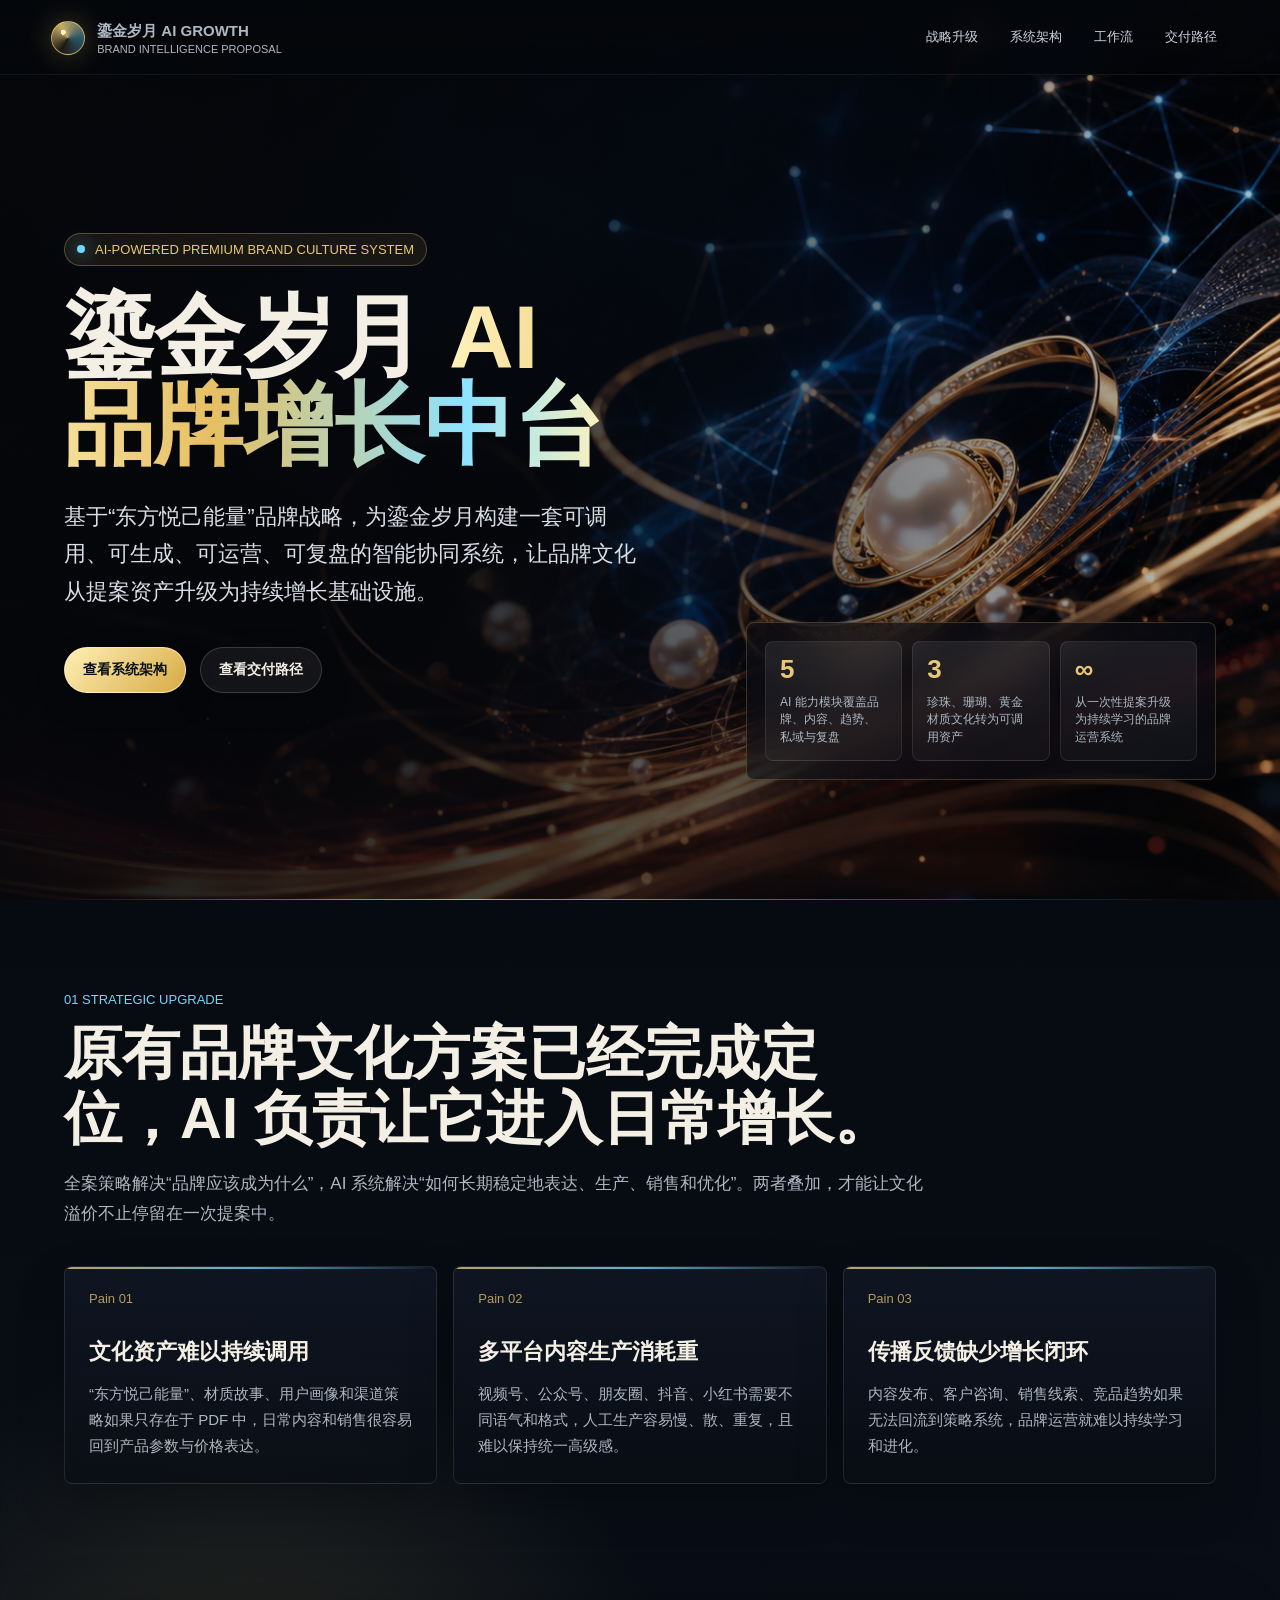
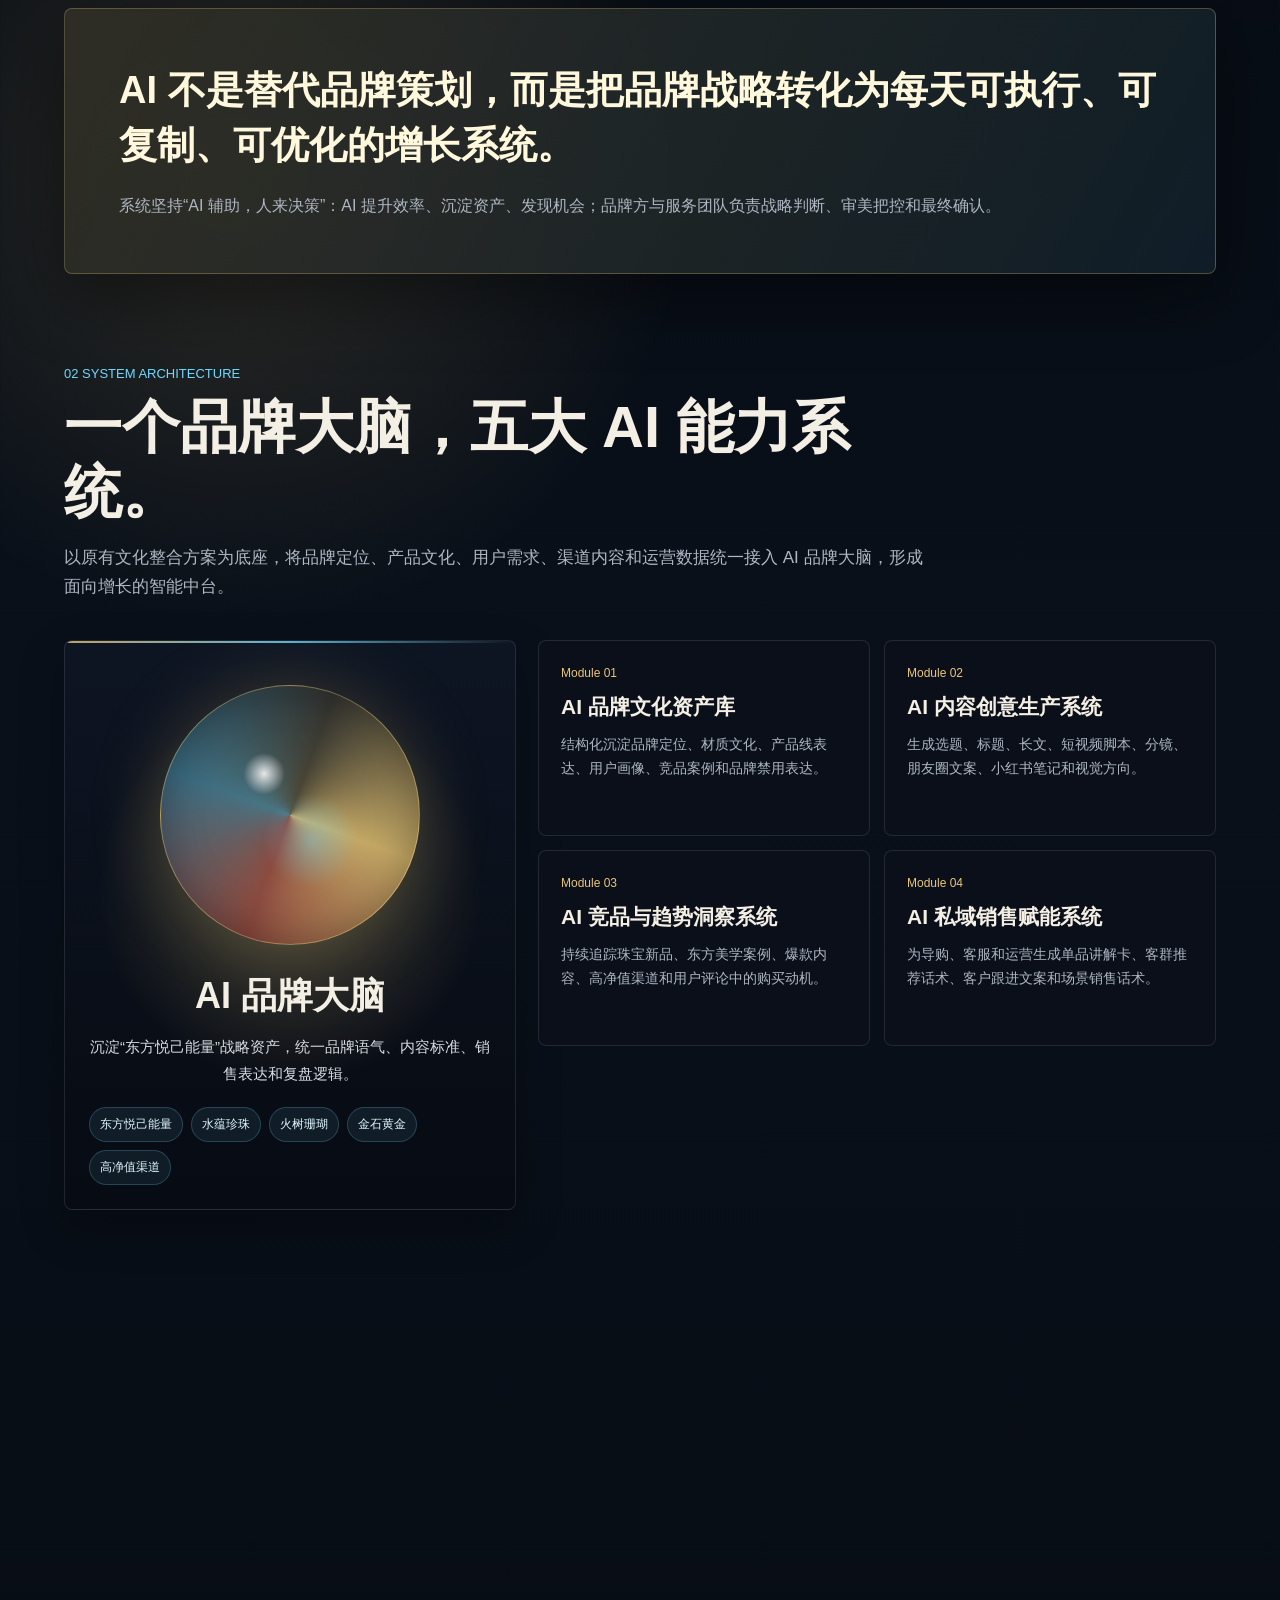
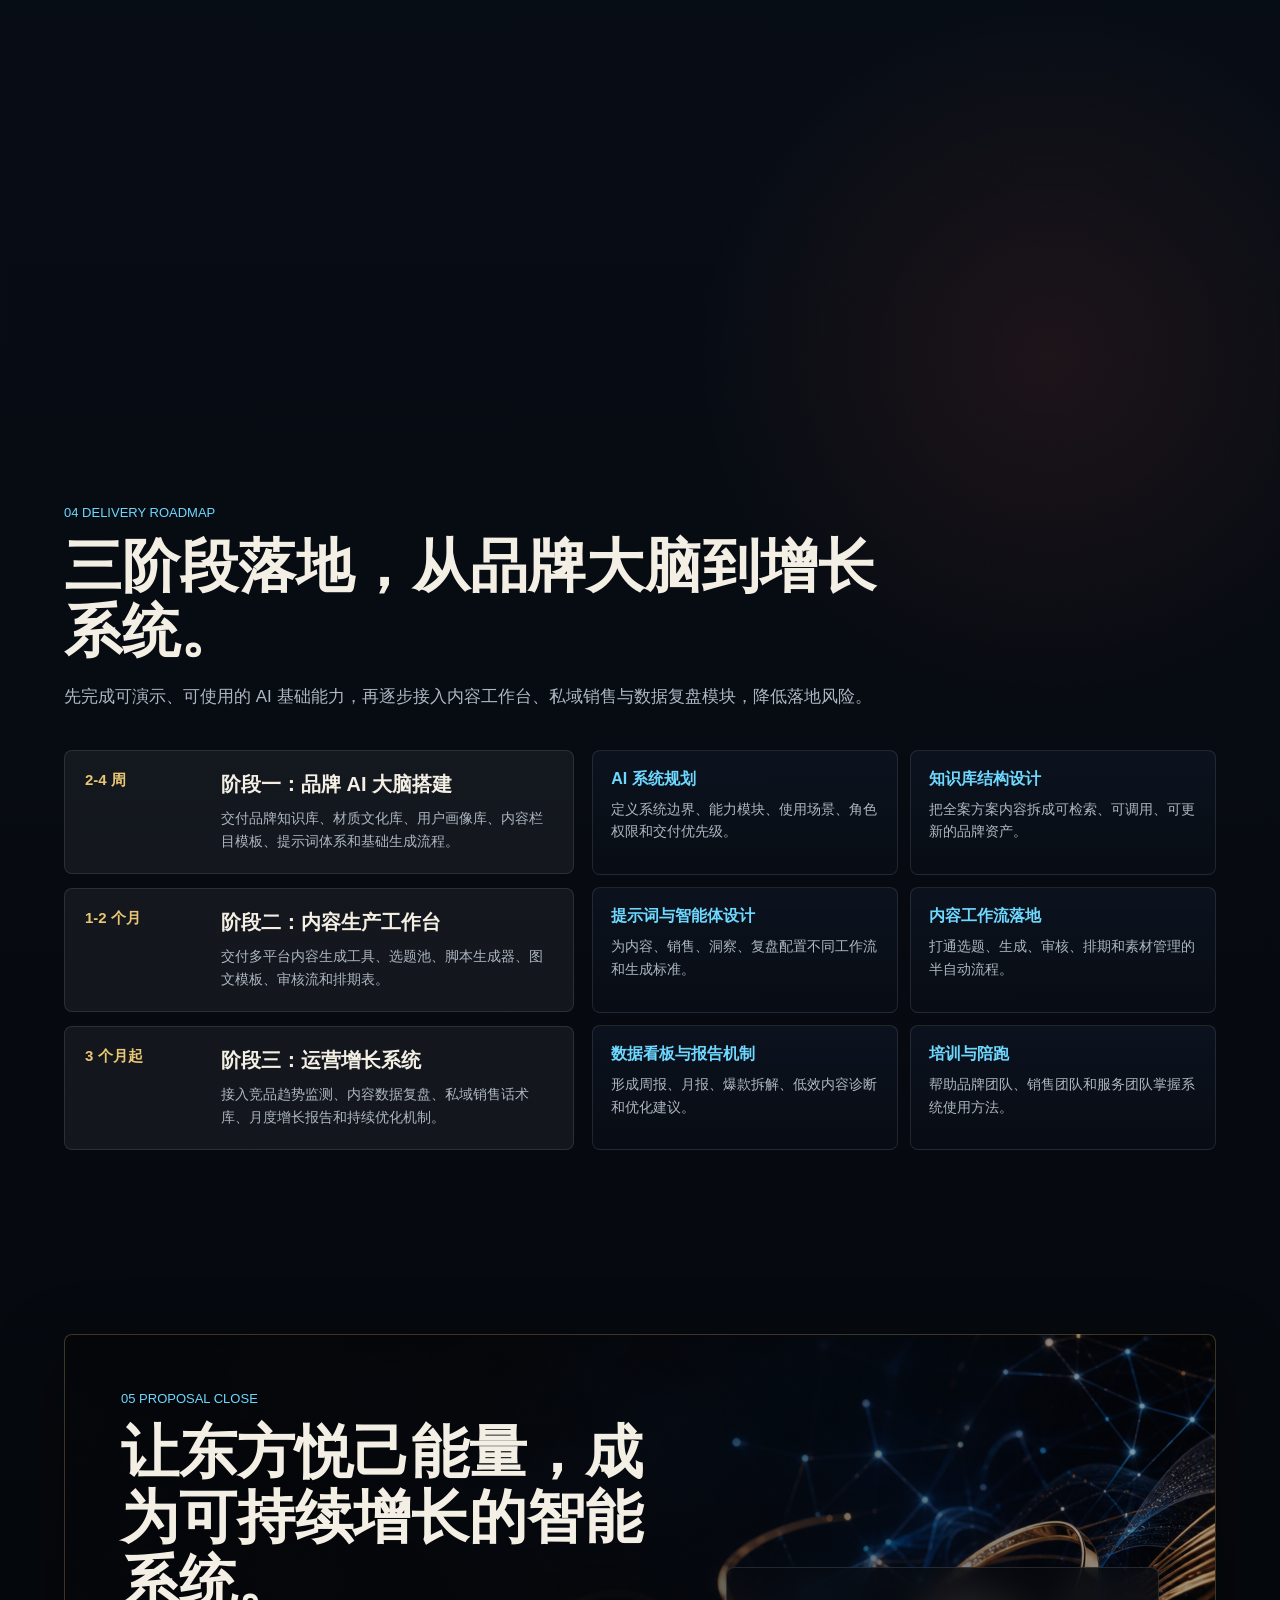
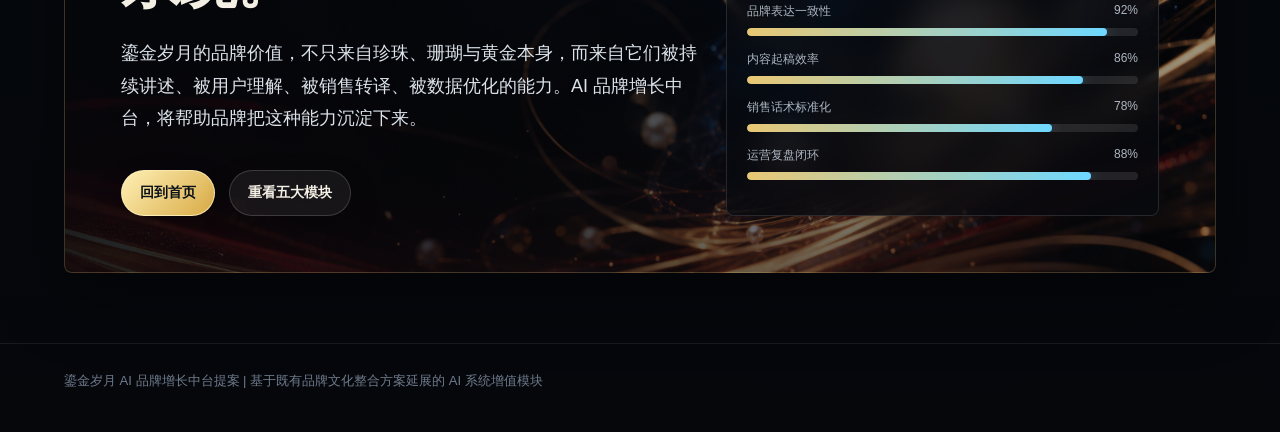
==== ljsy/index.html @ de3b338b "Add LJSY AI proposal page" ====
<!doctype html>
<html lang="zh-CN">
<head>
  <meta charset="utf-8">
  <meta name="viewport" content="width=device-width, initial-scale=1">
  <title>鎏金岁月 AI 品牌增长中台提案</title>
  <style>
    :root {
      --bg: #05070b;
      --panel: rgba(13, 18, 28, .76);
      --panel-strong: rgba(18, 25, 38, .9);
      --line: rgba(197, 168, 99, .28);
      --gold: #e9c774;
      --gold-2: #b98f3f;
      --cyan: #6ed8ff;
      --red: #e05d50;
      --text: #f4efe4;
      --muted: #aeb7c2;
      --dark-muted: #6f7b8c;
      --radius: 8px;
      --shadow: 0 22px 70px rgba(0, 0, 0, .46);
    }

    * { box-sizing: border-box; }

    html {
      scroll-behavior: smooth;
      background: var(--bg);
    }

    body {
      margin: 0;
      color: var(--text);
      font-family: Inter, "PingFang SC", "Microsoft YaHei", Arial, sans-serif;
      letter-spacing: 0;
      background:
        radial-gradient(circle at 74% 8%, rgba(110, 216, 255, .18), transparent 30rem),
        radial-gradient(circle at 19% 34%, rgba(233, 199, 116, .16), transparent 28rem),
        radial-gradient(circle at 82% 68%, rgba(224, 93, 80, .1), transparent 22rem),
        linear-gradient(180deg, #05070b 0%, #09101a 44%, #05070b 100%);
      overflow-x: hidden;
    }

    a { color: inherit; text-decoration: none; }

    .noise {
      position: fixed;
      inset: 0;
      pointer-events: none;
      opacity: .18;
      z-index: 2;
      background-image:
        linear-gradient(rgba(255,255,255,.03) 1px, transparent 1px),
        linear-gradient(90deg, rgba(255,255,255,.03) 1px, transparent 1px);
      background-size: 48px 48px;
      mask-image: linear-gradient(to bottom, #000 0%, transparent 82%);
    }

    canvas#field {
      position: fixed;
      inset: 0;
      width: 100%;
      height: 100%;
      pointer-events: none;
      z-index: 1;
      opacity: .75;
    }

    .shell {
      position: relative;
      z-index: 3;
    }

    .nav {
      position: fixed;
      top: 0;
      left: 0;
      right: 0;
      z-index: 10;
      display: flex;
      align-items: center;
      justify-content: space-between;
      padding: 18px clamp(18px, 4vw, 64px);
      background: linear-gradient(180deg, rgba(5, 7, 11, .84), rgba(5, 7, 11, .24));
      backdrop-filter: blur(16px);
      border-bottom: 1px solid rgba(255, 255, 255, .06);
    }

    .brand-lockup {
      display: flex;
      align-items: center;
      gap: 12px;
      min-width: 0;
    }

    .mark {
      width: 34px;
      height: 34px;
      border: 1px solid rgba(233, 199, 116, .72);
      border-radius: 50%;
      background:
        radial-gradient(circle at 35% 32%, #fff4c7 0 8%, transparent 9%),
        conic-gradient(from 210deg, rgba(233,199,116,.1), rgba(233,199,116,.86), rgba(110,216,255,.38), rgba(233,199,116,.1));
      box-shadow: 0 0 28px rgba(233, 199, 116, .28);
      flex: 0 0 auto;
    }

    .brand-lockup strong {
      display: block;
      font-size: 15px;
      font-weight: 650;
      white-space: nowrap;
    }

    .brand-lockup span {
      display: block;
      margin-top: 2px;
      color: var(--muted);
      font-size: 11px;
      text-transform: uppercase;
    }

    .nav-links {
      display: flex;
      align-items: center;
      gap: 8px;
    }

    .nav-links a {
      padding: 9px 11px;
      color: #cdd4de;
      font-size: 13px;
      border: 1px solid transparent;
      border-radius: 999px;
    }

    .nav-links a:hover {
      color: var(--text);
      border-color: rgba(233, 199, 116, .3);
      background: rgba(255, 255, 255, .05);
    }

    section {
      padding: 92px clamp(18px, 5vw, 84px);
    }

    .hero {
      min-height: 100svh;
      display: grid;
      grid-template-columns: minmax(0, 1fr) minmax(360px, .9fr);
      align-items: center;
      gap: clamp(30px, 5vw, 72px);
      padding-top: 118px;
      position: relative;
      overflow: hidden;
    }

    .hero::before {
      content: "";
      position: absolute;
      inset: 0;
      background:
        linear-gradient(90deg, rgba(5,7,11,.94) 0%, rgba(5,7,11,.72) 46%, rgba(5,7,11,.2) 100%),
        url("assets/hero-ai-jewelry.png") center right / cover no-repeat;
      z-index: -2;
    }

    .hero::after {
      content: "";
      position: absolute;
      left: clamp(18px, 5vw, 84px);
      right: clamp(18px, 5vw, 84px);
      bottom: 0;
      height: 1px;
      background: linear-gradient(90deg, transparent, rgba(233, 199, 116, .8), rgba(110, 216, 255, .4), transparent);
    }

    .eyebrow {
      display: inline-flex;
      align-items: center;
      gap: 10px;
      color: var(--gold);
      font-size: 13px;
      text-transform: uppercase;
      letter-spacing: 0;
      padding: 8px 12px;
      border: 1px solid rgba(233, 199, 116, .3);
      background: rgba(233, 199, 116, .08);
      border-radius: 999px;
    }

    .pulse {
      width: 8px;
      height: 8px;
      border-radius: 50%;
      background: var(--cyan);
      box-shadow: 0 0 18px var(--cyan);
      animation: pulse 1.8s ease-in-out infinite;
    }

    @keyframes pulse {
      0%, 100% { transform: scale(.8); opacity: .6; }
      50% { transform: scale(1.3); opacity: 1; }
    }

    h1, h2, h3, p { margin: 0; }

    h1 {
      max-width: 880px;
      margin-top: 28px;
      font-size: clamp(42px, 7vw, 92px);
      line-height: .98;
      font-weight: 760;
    }

    .gold-text {
      color: transparent;
      background: linear-gradient(92deg, #fff2bd, #e6bf62 38%, #8fe2ff 78%, #fff2bd);
      -webkit-background-clip: text;
      background-clip: text;
    }

    .hero-lede {
      max-width: 720px;
      margin-top: 28px;
      color: #d8dee6;
      font-size: clamp(17px, 2vw, 22px);
      line-height: 1.72;
    }

    .hero-actions {
      display: flex;
      flex-wrap: wrap;
      gap: 14px;
      margin-top: 36px;
    }

    .btn {
      display: inline-flex;
      align-items: center;
      justify-content: center;
      min-height: 46px;
      padding: 0 18px;
      border-radius: 999px;
      font-size: 14px;
      font-weight: 650;
      border: 1px solid rgba(255,255,255,.16);
      background: rgba(255,255,255,.06);
      color: var(--text);
      box-shadow: 0 12px 28px rgba(0,0,0,.25);
    }

    .btn.primary {
      color: #081018;
      background: linear-gradient(135deg, #fff0b5, #d8aa45);
      border-color: rgba(255, 242, 189, .8);
    }

    .signal-panel {
      align-self: end;
      justify-self: end;
      width: min(100%, 470px);
      margin-bottom: 28px;
      padding: 18px;
      background: rgba(8, 12, 19, .66);
      border: 1px solid rgba(233, 199, 116, .22);
      border-radius: var(--radius);
      backdrop-filter: blur(18px);
      box-shadow: var(--shadow);
    }

    .signal-grid {
      display: grid;
      grid-template-columns: repeat(3, 1fr);
      gap: 10px;
    }

    .metric {
      min-height: 112px;
      padding: 14px;
      border-radius: var(--radius);
      background: linear-gradient(180deg, rgba(255,255,255,.08), rgba(255,255,255,.03));
      border: 1px solid rgba(255,255,255,.09);
    }

    .metric b {
      display: block;
      color: var(--gold);
      font-size: 26px;
      line-height: 1;
    }

    .metric span {
      display: block;
      margin-top: 12px;
      color: var(--muted);
      font-size: 12px;
      line-height: 1.45;
    }

    .section-head {
      max-width: 860px;
      margin-bottom: 38px;
    }

    .section-kicker {
      color: var(--cyan);
      font-size: 13px;
      margin-bottom: 14px;
      text-transform: uppercase;
    }

    h2 {
      font-size: clamp(30px, 4.6vw, 58px);
      line-height: 1.12;
      font-weight: 730;
    }

    .section-head p {
      margin-top: 18px;
      color: var(--muted);
      font-size: 17px;
      line-height: 1.75;
    }

    .problem-grid {
      display: grid;
      grid-template-columns: repeat(3, 1fr);
      gap: 16px;
    }

    .card {
      position: relative;
      padding: 24px;
      border: 1px solid rgba(255,255,255,.1);
      border-radius: var(--radius);
      background: linear-gradient(180deg, rgba(18,25,38,.78), rgba(9,13,20,.72));
      box-shadow: 0 18px 44px rgba(0,0,0,.25);
      overflow: hidden;
    }

    .card::before {
      content: "";
      position: absolute;
      inset: 0 0 auto;
      height: 2px;
      background: linear-gradient(90deg, var(--gold), var(--cyan), transparent);
      opacity: .8;
    }

    .card-number {
      color: rgba(233, 199, 116, .76);
      font-size: 13px;
      margin-bottom: 32px;
    }

    .card h3 {
      font-size: 22px;
      font-weight: 700;
      line-height: 1.28;
    }

    .card p {
      margin-top: 14px;
      color: var(--muted);
      font-size: 15px;
      line-height: 1.75;
    }

    .architecture {
      display: grid;
      grid-template-columns: minmax(260px, .8fr) minmax(0, 1.2fr);
      gap: 22px;
      align-items: stretch;
    }

    .core {
      min-height: 420px;
      display: flex;
      flex-direction: column;
      justify-content: space-between;
      background:
        radial-gradient(circle at 50% 44%, rgba(233,199,116,.28), transparent 12rem),
        linear-gradient(180deg, rgba(14,22,36,.88), rgba(8,11,18,.9));
    }

    .orb {
      width: min(260px, 70vw);
      aspect-ratio: 1;
      margin: 20px auto 28px;
      border-radius: 50%;
      border: 1px solid rgba(233, 199, 116, .38);
      background:
        radial-gradient(circle at 40% 34%, rgba(255,255,255,.86), transparent 9%),
        radial-gradient(circle at 58% 60%, rgba(110,216,255,.36), transparent 22%),
        conic-gradient(from 20deg, rgba(233,199,116,.18), rgba(233,199,116,.8), rgba(224,93,80,.48), rgba(110,216,255,.42), rgba(233,199,116,.18));
      box-shadow: 0 0 72px rgba(233, 199, 116, .22), inset 0 0 40px rgba(0,0,0,.28);
      animation: rotateGlow 14s linear infinite;
    }

    @keyframes rotateGlow {
      to { transform: rotate(360deg); }
    }

    .core h3 {
      font-size: clamp(24px, 3vw, 36px);
      text-align: center;
    }

    .core p {
      text-align: center;
      color: #d7dde4;
      line-height: 1.8;
      margin-top: 14px;
    }

    .module-grid {
      display: grid;
      grid-template-columns: repeat(2, 1fr);
      gap: 14px;
    }

    .module {
      padding: 22px;
      min-height: 196px;
      border-radius: var(--radius);
      border: 1px solid rgba(255,255,255,.1);
      background: rgba(11, 17, 28, .82);
      transition: transform .25s ease, border-color .25s ease, background .25s ease;
    }

    .module:hover {
      transform: translateY(-4px);
      border-color: rgba(233,199,116,.46);
      background: rgba(15, 23, 38, .92);
    }

    .module small {
      color: var(--gold);
      font-size: 12px;
    }

    .module h3 {
      margin-top: 12px;
      font-size: 21px;
    }

    .module p {
      margin-top: 12px;
      color: var(--muted);
      font-size: 14px;
      line-height: 1.7;
    }

    .wide-module {
      grid-column: 1 / -1;
      min-height: 150px;
      display: grid;
      grid-template-columns: .72fr 1fr;
      gap: 18px;
      align-items: center;
    }

    .pill-row {
      display: flex;
      flex-wrap: wrap;
      gap: 8px;
    }

    .pill {
      padding: 8px 10px;
      border: 1px solid rgba(110,216,255,.22);
      background: rgba(110,216,255,.08);
      color: #dff6ff;
      border-radius: 999px;
      font-size: 12px;
      white-space: nowrap;
    }

    .capability-strip {
      display: grid;
      grid-template-columns: repeat(5, minmax(150px, 1fr));
      gap: 12px;
      margin-top: 20px;
    }

    .cap {
      padding: 18px;
      border-radius: var(--radius);
      background: rgba(255,255,255,.055);
      border: 1px solid rgba(255,255,255,.1);
    }

    .cap b {
      display: block;
      color: #fff7d7;
      font-size: 16px;
      margin-bottom: 10px;
    }

    .cap span {
      display: block;
      color: var(--muted);
      font-size: 13px;
      line-height: 1.55;
    }

    .workflow {
      display: grid;
      grid-template-columns: repeat(6, 1fr);
      gap: 10px;
      align-items: stretch;
    }

    .step {
      position: relative;
      min-height: 176px;
      padding: 18px;
      border-radius: var(--radius);
      background: rgba(12, 18, 30, .82);
      border: 1px solid rgba(255,255,255,.1);
    }

    .step::after {
      content: "";
      position: absolute;
      top: 50%;
      right: -10px;
      width: 10px;
      height: 1px;
      background: rgba(233,199,116,.55);
    }

    .step:last-child::after { display: none; }

    .step em {
      display: inline-flex;
      align-items: center;
      justify-content: center;
      width: 34px;
      height: 34px;
      font-style: normal;
      color: #081018;
      background: linear-gradient(135deg, #fff0b5, #d5a642);
      border-radius: 50%;
      font-size: 13px;
      font-weight: 760;
    }

    .step h3 {
      margin-top: 18px;
      font-size: 18px;
    }

    .step p {
      margin-top: 10px;
      color: var(--muted);
      font-size: 13px;
      line-height: 1.65;
    }

    .deliverables {
      display: grid;
      grid-template-columns: .9fr 1.1fr;
      gap: 18px;
    }

    .timeline {
      display: grid;
      gap: 14px;
    }

    .phase {
      display: grid;
      grid-template-columns: 120px 1fr;
      gap: 16px;
      padding: 20px;
      border-radius: var(--radius);
      background: rgba(255,255,255,.055);
      border: 1px solid rgba(255,255,255,.1);
    }

    .phase strong {
      color: var(--gold);
      font-size: 15px;
    }

    .phase h3 {
      font-size: 20px;
    }

    .phase p {
      margin-top: 9px;
      color: var(--muted);
      line-height: 1.65;
      font-size: 14px;
    }

    .matrix {
      display: grid;
      grid-template-columns: repeat(2, 1fr);
      gap: 12px;
    }

    .matrix-item {
      padding: 18px;
      border: 1px solid rgba(255,255,255,.1);
      border-radius: var(--radius);
      background: linear-gradient(180deg, rgba(14,22,36,.72), rgba(10,14,22,.72));
    }

    .matrix-item b {
      display: block;
      color: var(--cyan);
      margin-bottom: 8px;
    }

    .matrix-item span {
      color: var(--muted);
      font-size: 14px;
      line-height: 1.62;
    }

    .quote-band {
      margin: 32px clamp(18px, 5vw, 84px) 0;
      padding: clamp(28px, 5vw, 54px);
      border-radius: var(--radius);
      border: 1px solid rgba(233,199,116,.28);
      background:
        linear-gradient(120deg, rgba(233,199,116,.16), rgba(110,216,255,.08)),
        rgba(9, 14, 22, .86);
      box-shadow: var(--shadow);
    }

    .quote-band p {
      max-width: 1050px;
      color: #fff8dc;
      font-size: clamp(22px, 3vw, 38px);
      line-height: 1.45;
      font-weight: 650;
    }

    .quote-band span {
      display: block;
      margin-top: 18px;
      color: var(--muted);
      line-height: 1.7;
    }

    .closing {
      padding-bottom: 70px;
    }

    .closing-panel {
      min-height: 520px;
      display: grid;
      grid-template-columns: 1fr .75fr;
      gap: 28px;
      align-items: end;
      padding: clamp(28px, 5vw, 56px);
      border-radius: var(--radius);
      background:
        linear-gradient(90deg, rgba(5,7,11,.9), rgba(5,7,11,.38)),
        url("assets/hero-ai-jewelry.png") center right / cover no-repeat;
      border: 1px solid rgba(233,199,116,.24);
      box-shadow: var(--shadow);
      overflow: hidden;
    }

    .closing h2 {
      max-width: 850px;
    }

    .closing p {
      max-width: 760px;
      margin-top: 22px;
      color: #dce3eb;
      font-size: 18px;
      line-height: 1.8;
    }

    .mini-dashboard {
      padding: 20px;
      border-radius: var(--radius);
      background: rgba(7, 10, 16, .74);
      border: 1px solid rgba(255,255,255,.12);
      backdrop-filter: blur(16px);
    }

    .bar {
      margin: 15px 0;
    }

    .bar label {
      display: flex;
      justify-content: space-between;
      color: var(--muted);
      font-size: 12px;
      margin-bottom: 8px;
    }

    .bar i {
      display: block;
      height: 8px;
      border-radius: 999px;
      background: rgba(255,255,255,.1);
      overflow: hidden;
    }

    .bar i::before {
      content: "";
      display: block;
      width: var(--w);
      height: 100%;
      border-radius: inherit;
      background: linear-gradient(90deg, var(--gold), var(--cyan));
      box-shadow: 0 0 16px rgba(110,216,255,.34);
    }

    footer {
      padding: 28px clamp(18px, 5vw, 84px) 42px;
      color: var(--dark-muted);
      font-size: 13px;
      border-top: 1px solid rgba(255,255,255,.08);
    }

    .reveal {
      opacity: 0;
      transform: translateY(24px);
      transition: opacity .7s ease, transform .7s ease;
    }

    .reveal.on {
      opacity: 1;
      transform: translateY(0);
    }

    @media (max-width: 1080px) {
      .hero,
      .architecture,
      .deliverables,
      .closing-panel {
        grid-template-columns: 1fr;
      }

      .signal-panel {
        justify-self: stretch;
      }

      .capability-strip,
      .workflow {
        grid-template-columns: repeat(2, 1fr);
      }

      .step::after { display: none; }
    }

    @media (max-width: 760px) {
      .nav {
        position: absolute;
      }

      .nav-links { display: none; }

      section {
        padding: 70px 18px;
      }

      .hero {
        min-height: auto;
        padding-top: 110px;
      }

      .hero::before {
        background:
          linear-gradient(180deg, rgba(5,7,11,.96) 0%, rgba(5,7,11,.78) 58%, rgba(5,7,11,.98) 100%),
          url("assets/hero-ai-jewelry.png") center / cover no-repeat;
      }

      .problem-grid,
      .module-grid,
      .wide-module,
      .capability-strip,
      .workflow,
      .matrix,
      .signal-grid {
        grid-template-columns: 1fr;
      }

      .phase {
        grid-template-columns: 1fr;
      }
    }

    @media (prefers-reduced-motion: reduce) {
      *, *::before, *::after {
        animation-duration: .001ms !important;
        animation-iteration-count: 1 !important;
        scroll-behavior: auto !important;
      }
    }
  </style>
</head>
<body>
  <canvas id="field" aria-hidden="true"></canvas>
  <div class="noise" aria-hidden="true"></div>
  <div class="shell">
    <nav class="nav">
      <a class="brand-lockup" href="#top" aria-label="返回顶部">
        <span class="mark" aria-hidden="true"></span>
        <span>
          <strong>鎏金岁月 AI Growth</strong>
          <span>Brand Intelligence Proposal</span>
        </span>
      </a>
      <div class="nav-links" aria-label="页面导航">
        <a href="#why">战略升级</a>
        <a href="#system">系统架构</a>
        <a href="#workflow">工作流</a>
        <a href="#delivery">交付路径</a>
      </div>
    </nav>

    <main id="top">
      <section class="hero">
        <div class="hero-copy reveal">
          <div class="eyebrow"><span class="pulse"></span> AI-powered premium brand culture system</div>
          <h1>鎏金岁月 <span class="gold-text">AI 品牌增长中台</span></h1>
          <p class="hero-lede">
            基于“东方悦己能量”品牌战略，为鎏金岁月构建一套可调用、可生成、可运营、可复盘的智能协同系统，让品牌文化从提案资产升级为持续增长基础设施。
          </p>
          <div class="hero-actions">
            <a class="btn primary" href="#system">查看系统架构</a>
            <a class="btn" href="#delivery">查看交付路径</a>
          </div>
        </div>
        <aside class="signal-panel reveal" aria-label="核心指标">
          <div class="signal-grid">
            <div class="metric"><b>5</b><span>AI 能力模块覆盖品牌、内容、趋势、私域与复盘</span></div>
            <div class="metric"><b>3</b><span>珍珠、珊瑚、黄金材质文化转为可调用资产</span></div>
            <div class="metric"><b>∞</b><span>从一次性提案升级为持续学习的品牌运营系统</span></div>
          </div>
        </aside>
      </section>

      <section id="why">
        <div class="section-head reveal">
          <div class="section-kicker">01 Strategic Upgrade</div>
          <h2>原有品牌文化方案已经完成定位，AI 负责让它进入日常增长。</h2>
          <p>
            全案策略解决“品牌应该成为什么”，AI 系统解决“如何长期稳定地表达、生产、销售和优化”。两者叠加，才能让文化溢价不止停留在一次提案中。
          </p>
        </div>
        <div class="problem-grid">
          <article class="card reveal">
            <div class="card-number">Pain 01</div>
            <h3>文化资产难以持续调用</h3>
            <p>“东方悦己能量”、材质故事、用户画像和渠道策略如果只存在于 PDF 中，日常内容和销售很容易回到产品参数与价格表达。</p>
          </article>
          <article class="card reveal">
            <div class="card-number">Pain 02</div>
            <h3>多平台内容生产消耗重</h3>
            <p>视频号、公众号、朋友圈、抖音、小红书需要不同语气和格式，人工生产容易慢、散、重复，且难以保持统一高级感。</p>
          </article>
          <article class="card reveal">
            <div class="card-number">Pain 03</div>
            <h3>传播反馈缺少增长闭环</h3>
            <p>内容发布、客户咨询、销售线索、竞品趋势如果无法回流到策略系统，品牌运营就难以持续学习和进化。</p>
          </article>
        </div>
      </section>

      <div class="quote-band reveal">
        <p>AI 不是替代品牌策划，而是把品牌战略转化为每天可执行、可复制、可优化的增长系统。</p>
        <span>系统坚持“AI 辅助，人来决策”：AI 提升效率、沉淀资产、发现机会；品牌方与服务团队负责战略判断、审美把控和最终确认。</span>
      </div>

      <section id="system">
        <div class="section-head reveal">
          <div class="section-kicker">02 System Architecture</div>
          <h2>一个品牌大脑，五大 AI 能力系统。</h2>
          <p>
            以原有文化整合方案为底座，将品牌定位、产品文化、用户需求、渠道内容和运营数据统一接入 AI 品牌大脑，形成面向增长的智能中台。
          </p>
        </div>

        <div class="architecture">
          <article class="card core reveal">
            <div>
              <div class="orb" aria-hidden="true"></div>
              <h3>AI 品牌大脑</h3>
              <p>沉淀“东方悦己能量”战略资产，统一品牌语气、内容标准、销售表达和复盘逻辑。</p>
            </div>
            <div class="pill-row" aria-label="品牌知识标签">
              <span class="pill">东方悦己能量</span>
              <span class="pill">水蕴珍珠</span>
              <span class="pill">火树珊瑚</span>
              <span class="pill">金石黄金</span>
              <span class="pill">高净值渠道</span>
            </div>
          </article>

          <div class="module-grid">
            <article class="module reveal">
              <small>Module 01</small>
              <h3>AI 品牌文化资产库</h3>
              <p>结构化沉淀品牌定位、材质文化、产品线表达、用户画像、竞品案例和品牌禁用表达。</p>
            </article>
            <article class="module reveal">
              <small>Module 02</small>
              <h3>AI 内容创意生产系统</h3>
              <p>生成选题、标题、长文、短视频脚本、分镜、朋友圈文案、小红书笔记和视觉方向。</p>
            </article>
            <article class="module reveal">
              <small>Module 03</small>
              <h3>AI 竞品与趋势洞察系统</h3>
              <p>持续追踪珠宝新品、东方美学案例、爆款内容、高净值渠道和用户评论中的购买动机。</p>
            </article>
            <article class="module reveal">
              <small>Module 04</small>
              <h3>AI 私域销售赋能系统</h3>
              <p>为导购、客服和运营生成单品讲解卡、客群推荐话术、客户跟进文案和场景销售话术。</p>
            </article>
            <article class="module wide-module reveal">
              <div>
                <small>Module 05</small>
                <h3>AI 数据复盘与增长优化系统</h3>
              </div>
              <p>回收平台表现、客户反馈和销售线索，输出周/月度复盘、爆款原因分析、低效内容优化和下一轮选题建议。</p>
            </article>
          </div>
        </div>

        <div class="capability-strip">
          <div class="cap reveal"><b>统一表达</b><span>让每个平台、每位销售都围绕同一套品牌文化说话。</span></div>
          <div class="cap reveal"><b>提升产能</b><span>把选题、脚本、文案和分镜从人工起稿变为 AI 初稿。</span></div>
          <div class="cap reveal"><b>持续洞察</b><span>让竞品、趋势和用户反馈成为可更新的策略输入。</span></div>
          <div class="cap reveal"><b>销售转译</b><span>把文化溢价转化为客户听得懂、愿意买的销售语言。</span></div>
          <div class="cap reveal"><b>增长复盘</b><span>形成生产、发布、反馈、优化的循环运营机制。</span></div>
        </div>
      </section>

      <section id="workflow">
        <div class="section-head reveal">
          <div class="section-kicker">03 Operating Flow</div>
          <h2>从品牌战略到内容增长闭环。</h2>
          <p>
            这不是一个单点生成工具，而是一套贯穿“策略输入、内容生产、人工审核、多平台发布、数据回流、优化建议”的半自动工作流。
          </p>
        </div>

        <div class="workflow">
          <article class="step reveal">
            <em>01</em>
            <h3>战略入库</h3>
            <p>导入品牌定位、材质文化、用户画像、渠道策略和服务规范。</p>
          </article>
          <article class="step reveal">
            <em>02</em>
            <h3>选题生成</h3>
            <p>根据品牌日历、产品重点、平台趋势生成内容选题池。</p>
          </article>
          <article class="step reveal">
            <em>03</em>
            <h3>内容起稿</h3>
            <p>生成公众号、小红书、朋友圈、短视频脚本和拍摄分镜。</p>
          </article>
          <article class="step reveal">
            <em>04</em>
            <h3>人工审核</h3>
            <p>由策略、审美、事实、合规和商业判断进行最终确认。</p>
          </article>
          <article class="step reveal">
            <em>05</em>
            <h3>排期发布</h3>
            <p>进入多平台内容日历，匹配视频号、公众号、抖音、小红书节奏。</p>
          </article>
          <article class="step reveal">
            <em>06</em>
            <h3>复盘优化</h3>
            <p>回收数据与反馈，生成报告、优化建议和下一轮增长动作。</p>
          </article>
        </div>
      </section>

      <section id="delivery">
        <div class="section-head reveal">
          <div class="section-kicker">04 Delivery Roadmap</div>
          <h2>三阶段落地，从品牌大脑到增长系统。</h2>
          <p>
            先完成可演示、可使用的 AI 基础能力，再逐步接入内容工作台、私域销售与数据复盘模块，降低落地风险。
          </p>
        </div>

        <div class="deliverables">
          <div class="timeline">
            <article class="phase reveal">
              <strong>2-4 周</strong>
              <div>
                <h3>阶段一：品牌 AI 大脑搭建</h3>
                <p>交付品牌知识库、材质文化库、用户画像库、内容栏目模板、提示词体系和基础生成流程。</p>
              </div>
            </article>
            <article class="phase reveal">
              <strong>1-2 个月</strong>
              <div>
                <h3>阶段二：内容生产工作台</h3>
                <p>交付多平台内容生成工具、选题池、脚本生成器、图文模板、审核流和排期表。</p>
              </div>
            </article>
            <article class="phase reveal">
              <strong>3 个月起</strong>
              <div>
                <h3>阶段三：运营增长系统</h3>
                <p>接入竞品趋势监测、内容数据复盘、私域销售话术库、月度增长报告和持续优化机制。</p>
              </div>
            </article>
          </div>

          <div class="matrix">
            <div class="matrix-item reveal"><b>AI 系统规划</b><span>定义系统边界、能力模块、使用场景、角色权限和交付优先级。</span></div>
            <div class="matrix-item reveal"><b>知识库结构设计</b><span>把全案方案内容拆成可检索、可调用、可更新的品牌资产。</span></div>
            <div class="matrix-item reveal"><b>提示词与智能体设计</b><span>为内容、销售、洞察、复盘配置不同工作流和生成标准。</span></div>
            <div class="matrix-item reveal"><b>内容工作流落地</b><span>打通选题、生成、审核、排期和素材管理的半自动流程。</span></div>
            <div class="matrix-item reveal"><b>数据看板与报告机制</b><span>形成周报、月报、爆款拆解、低效内容诊断和优化建议。</span></div>
            <div class="matrix-item reveal"><b>培训与陪跑</b><span>帮助品牌团队、销售团队和服务团队掌握系统使用方法。</span></div>
          </div>
        </div>
      </section>

      <section class="closing">
        <div class="closing-panel reveal">
          <div>
            <div class="section-kicker">05 Proposal Close</div>
            <h2>让东方悦己能量，成为可持续增长的智能系统。</h2>
            <p>
              鎏金岁月的品牌价值，不只来自珍珠、珊瑚与黄金本身，而来自它们被持续讲述、被用户理解、被销售转译、被数据优化的能力。AI 品牌增长中台，将帮助品牌把这种能力沉淀下来。
            </p>
            <div class="hero-actions">
              <a class="btn primary" href="#top">回到首页</a>
              <a class="btn" href="#system">重看五大模块</a>
            </div>
          </div>
          <aside class="mini-dashboard" aria-label="增长价值示意">
            <div class="bar">
              <label><span>品牌表达一致性</span><span>92%</span></label>
              <i style="--w:92%"></i>
            </div>
            <div class="bar">
              <label><span>内容起稿效率</span><span>86%</span></label>
              <i style="--w:86%"></i>
            </div>
            <div class="bar">
              <label><span>销售话术标准化</span><span>78%</span></label>
              <i style="--w:78%"></i>
            </div>
            <div class="bar">
              <label><span>运营复盘闭环</span><span>88%</span></label>
              <i style="--w:88%"></i>
            </div>
          </aside>
        </div>
      </section>
    </main>

    <footer>
      鎏金岁月 AI 品牌增长中台提案 | 基于既有品牌文化整合方案延展的 AI 系统增值模块
    </footer>
  </div>

  <script>
    const canvas = document.getElementById("field");
    const ctx = canvas.getContext("2d");
    let particles = [];

    function resize() {
      const ratio = Math.min(window.devicePixelRatio || 1, 2);
      canvas.width = Math.floor(window.innerWidth * ratio);
      canvas.height = Math.floor(window.innerHeight * ratio);
      canvas.style.width = window.innerWidth + "px";
      canvas.style.height = window.innerHeight + "px";
      ctx.setTransform(ratio, 0, 0, ratio, 0, 0);
      const count = Math.max(58, Math.floor(window.innerWidth / 18));
      particles = Array.from({ length: count }, () => ({
        x: Math.random() * window.innerWidth,
        y: Math.random() * window.innerHeight,
        vx: (Math.random() - .5) * .28,
        vy: (Math.random() - .5) * .28,
        r: Math.random() * 1.7 + .4,
        hue: Math.random() > .72 ? "gold" : "cyan"
      }));
    }

    function draw() {
      ctx.clearRect(0, 0, window.innerWidth, window.innerHeight);
      particles.forEach((p, i) => {
        p.x += p.vx;
        p.y += p.vy;
        if (p.x < 0 || p.x > window.innerWidth) p.vx *= -1;
        if (p.y < 0 || p.y > window.innerHeight) p.vy *= -1;
        ctx.beginPath();
        ctx.arc(p.x, p.y, p.r, 0, Math.PI * 2);
        ctx.fillStyle = p.hue === "gold" ? "rgba(233,199,116,.62)" : "rgba(110,216,255,.52)";
        ctx.fill();
        for (let j = i + 1; j < particles.length; j++) {
          const q = particles[j];
          const dx = p.x - q.x;
          const dy = p.y - q.y;
          const d = Math.hypot(dx, dy);
          if (d < 118) {
            ctx.beginPath();
            ctx.moveTo(p.x, p.y);
            ctx.lineTo(q.x, q.y);
            ctx.strokeStyle = `rgba(110,216,255,${(1 - d / 118) * .12})`;
            ctx.lineWidth = 1;
            ctx.stroke();
          }
        }
      });
      requestAnimationFrame(draw);
    }

    const observer = new IntersectionObserver((entries) => {
      entries.forEach(entry => {
        if (entry.isIntersecting) entry.target.classList.add("on");
      });
    }, { threshold: .14 });

    document.querySelectorAll(".reveal").forEach(el => observer.observe(el));
    window.addEventListener("resize", resize);
    resize();
    draw();
  </script>
</body>
</html>
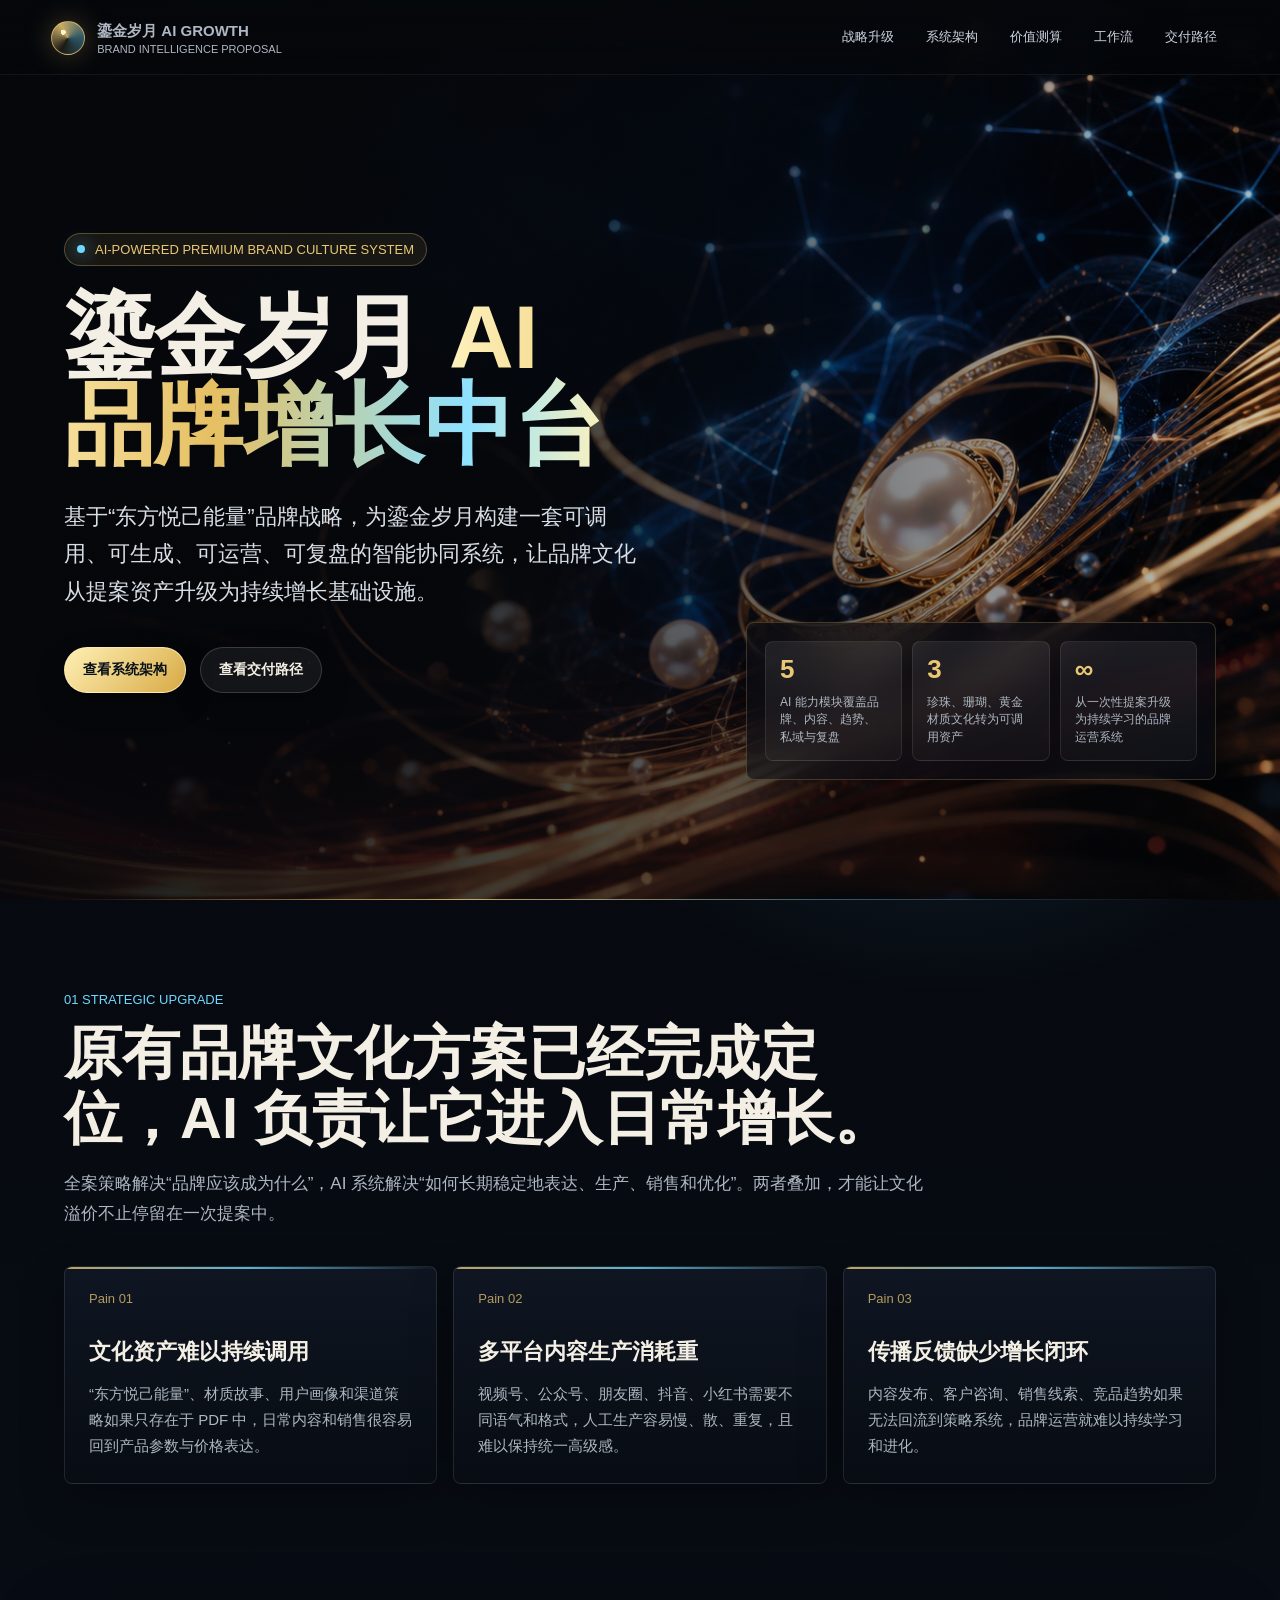
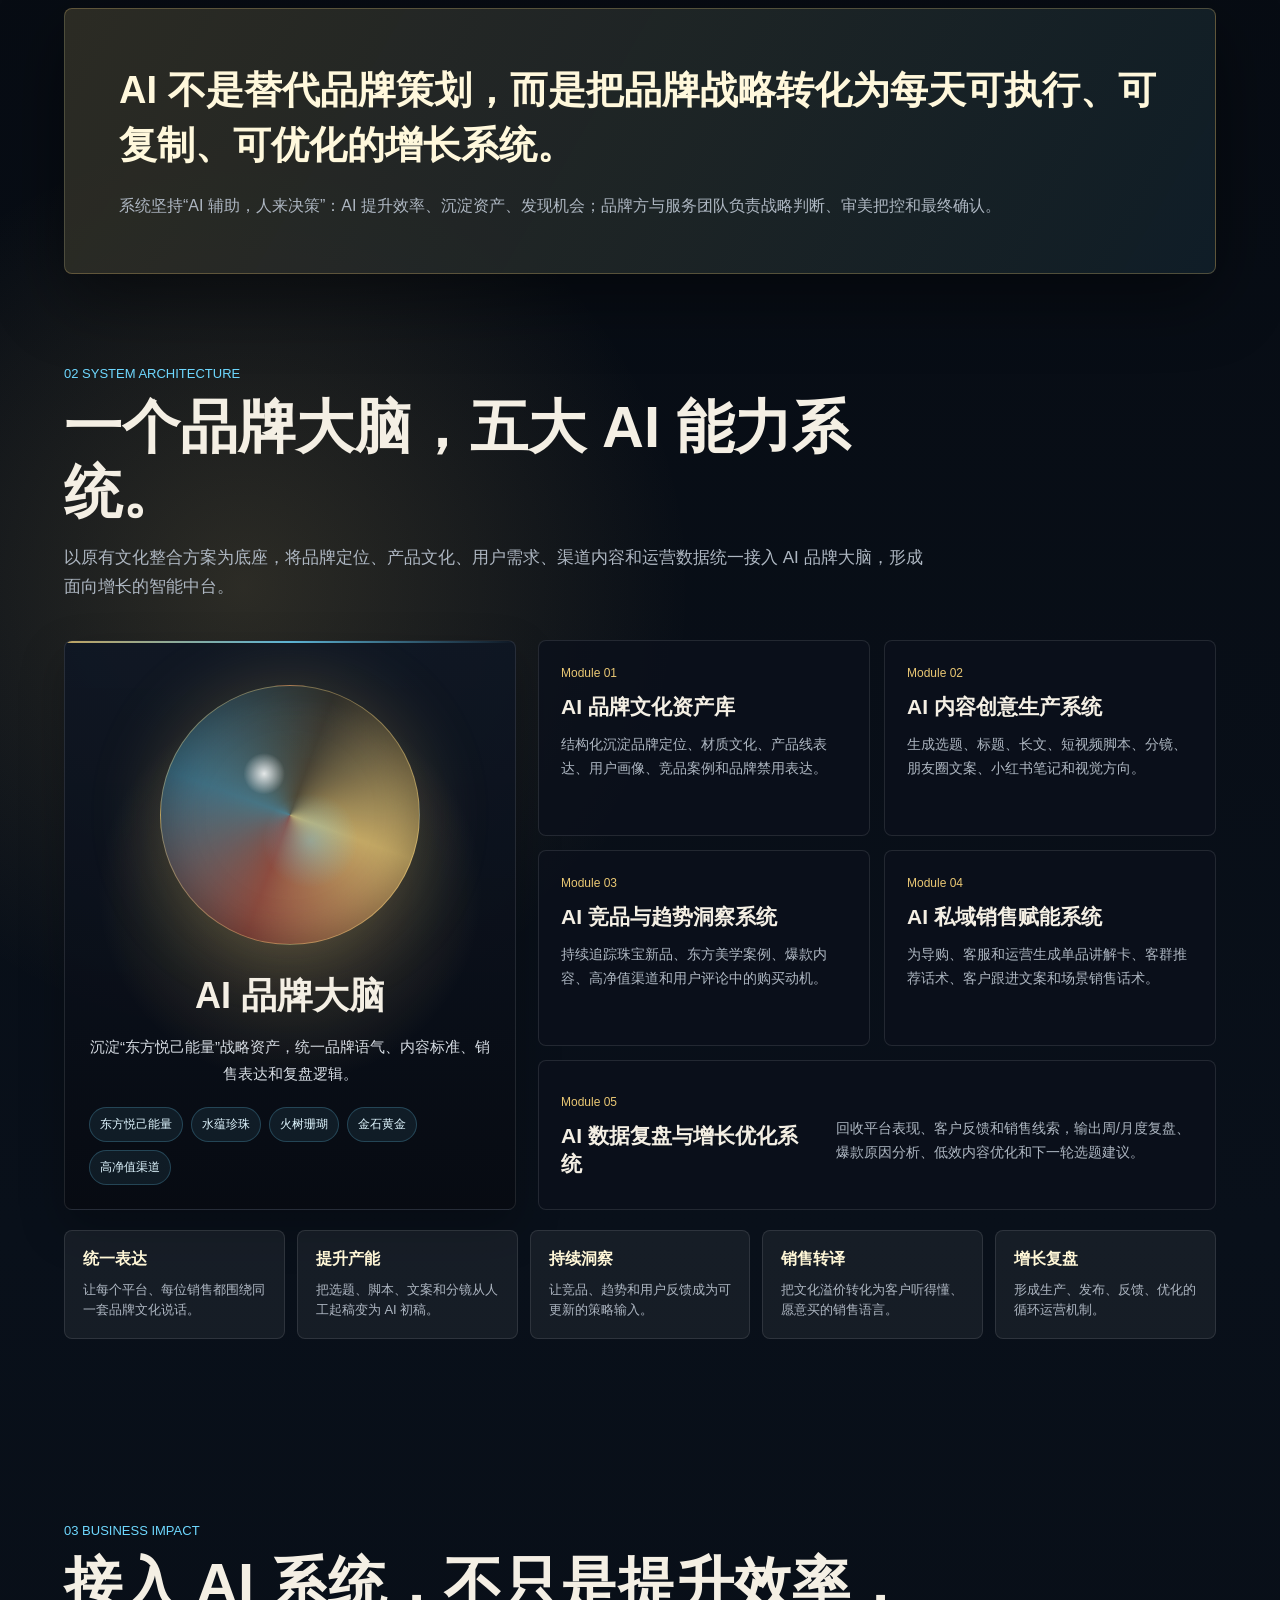
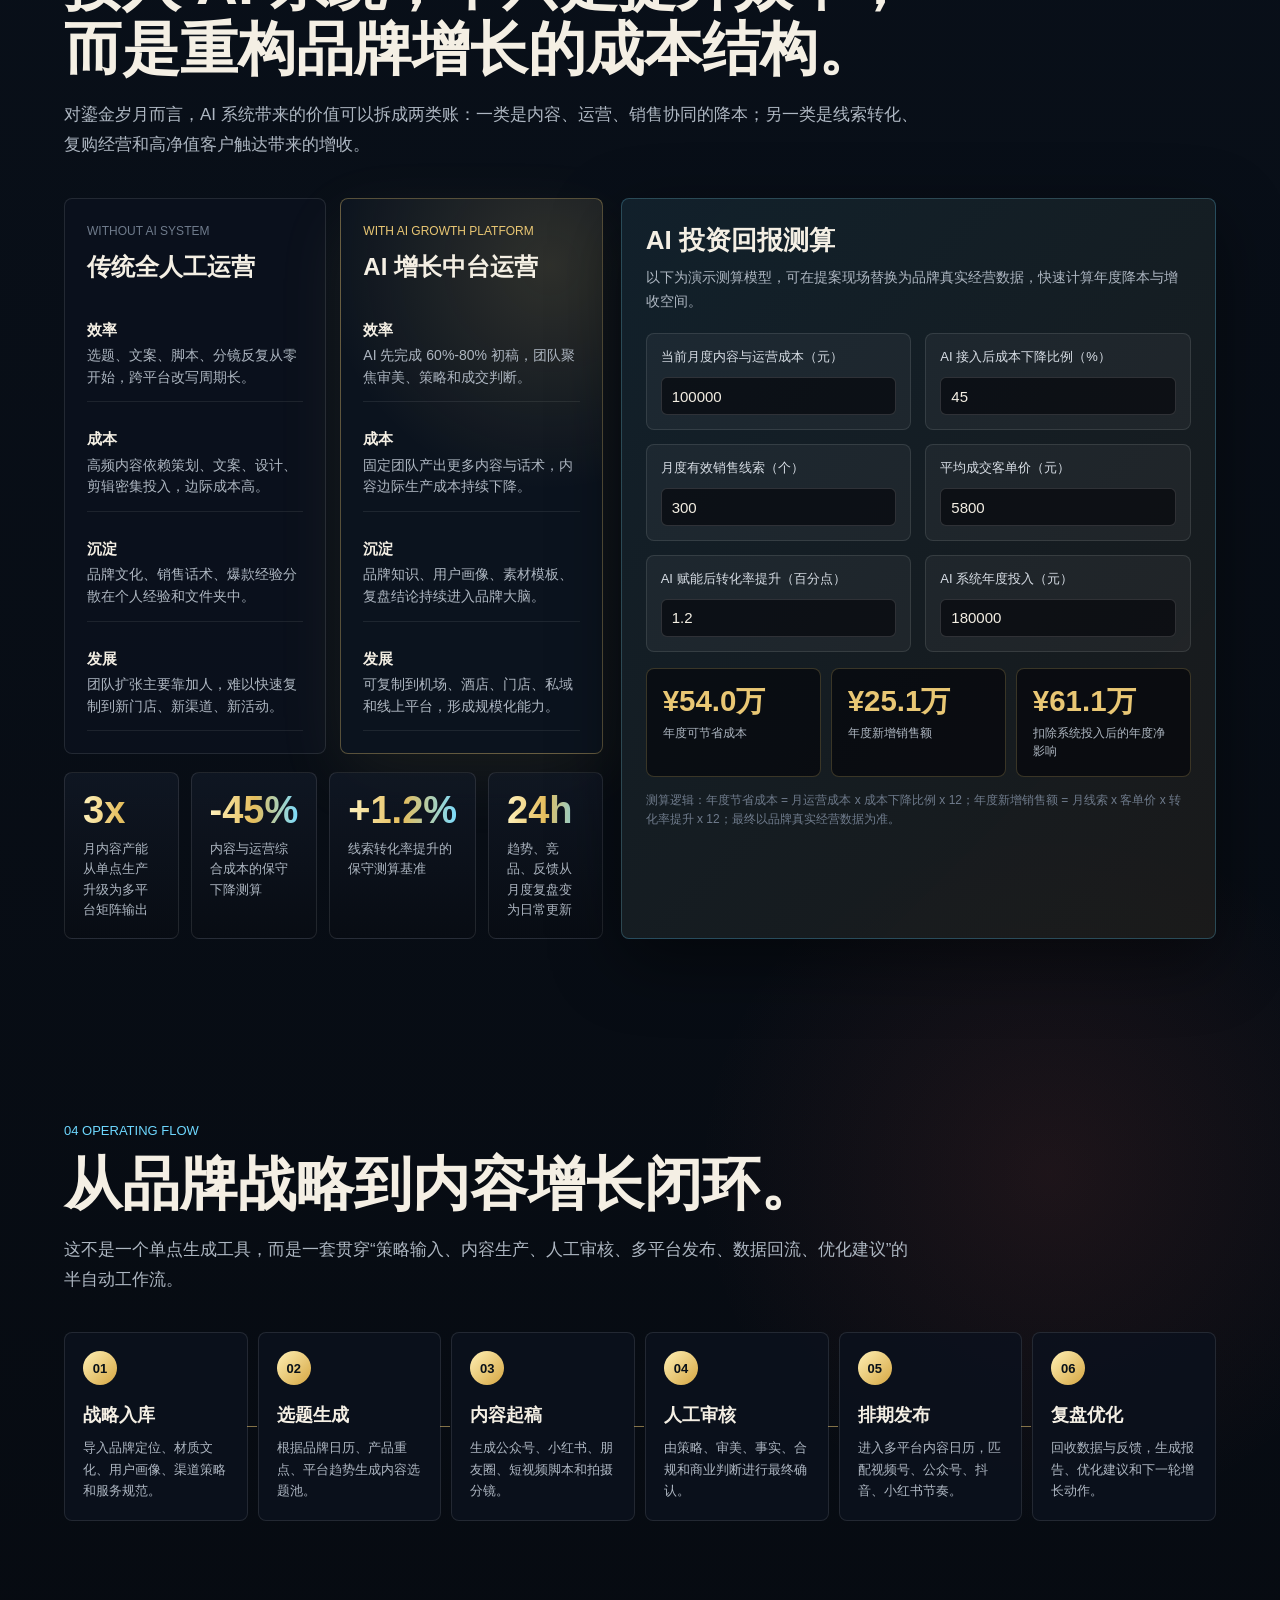
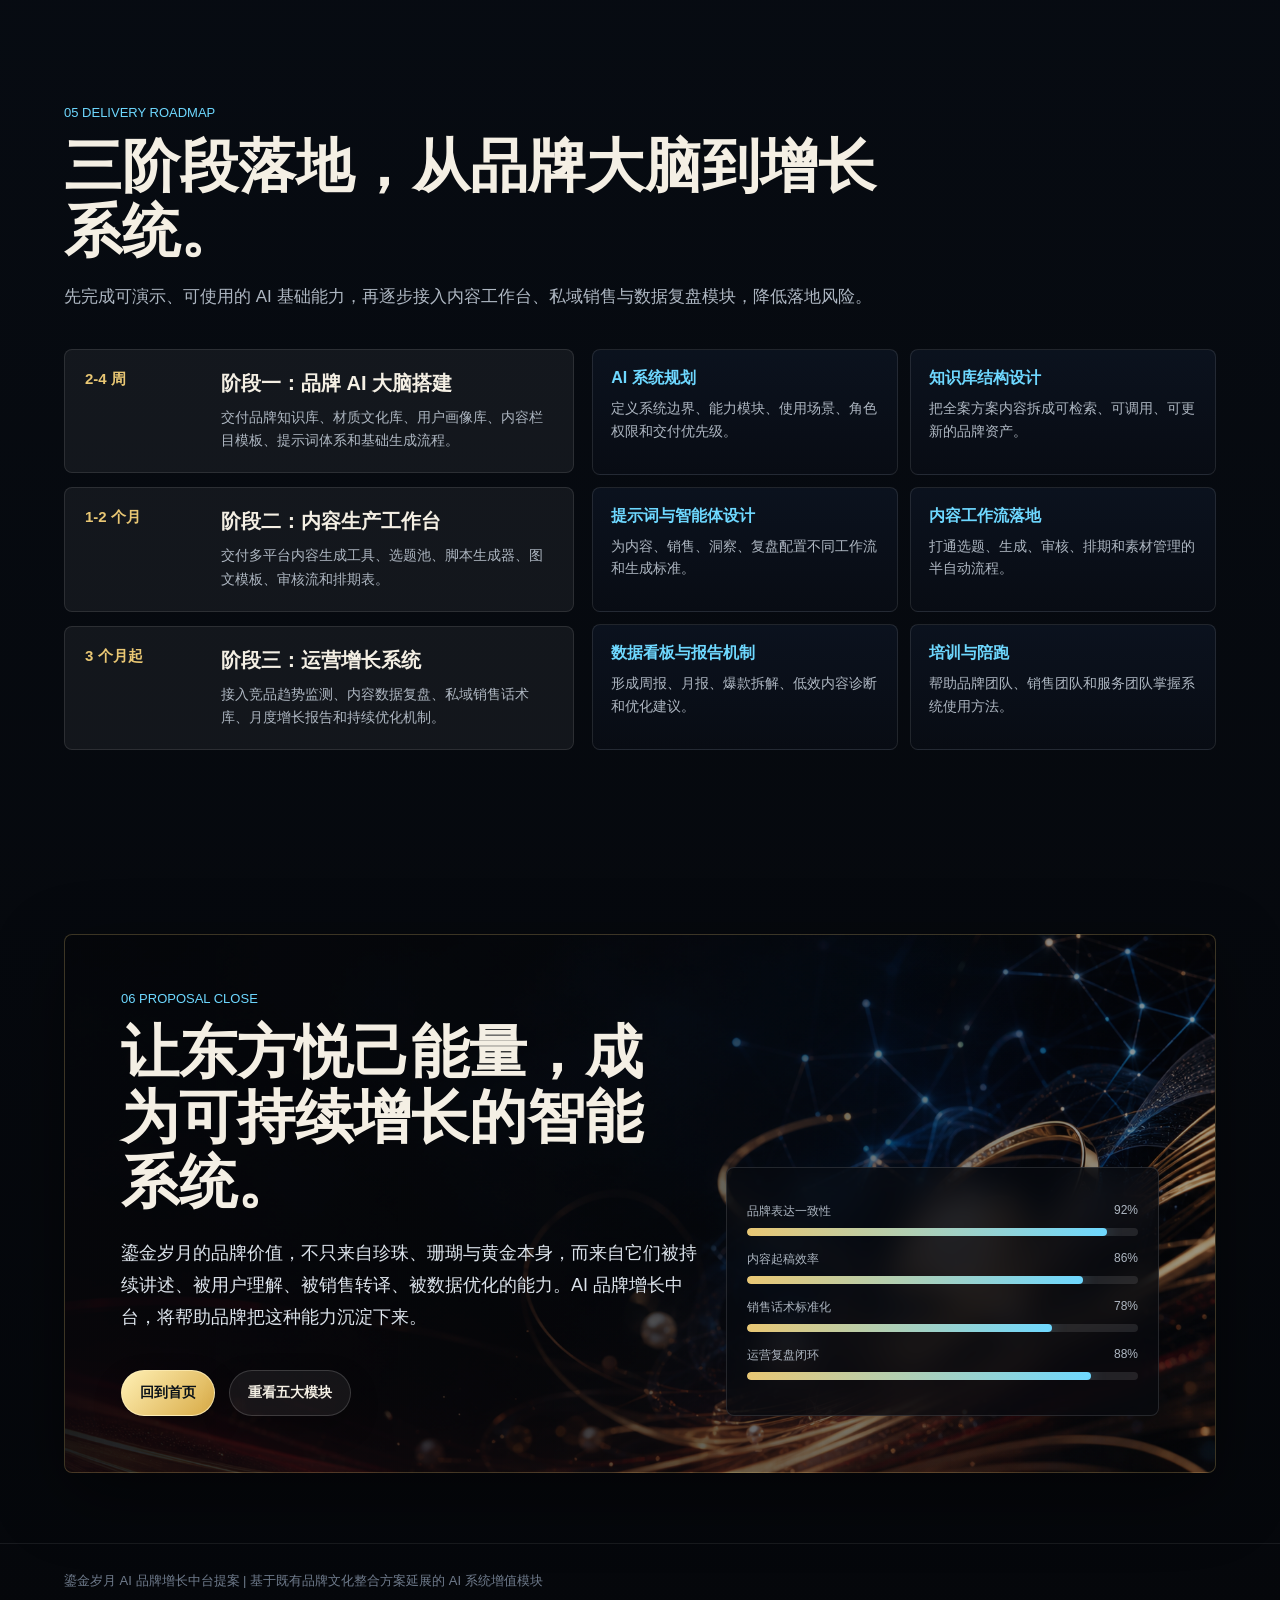
==== commit d0e051c7: "Add AI ROI comparison section" ====
--- a/ljsy/index.html
+++ b/ljsy/index.html
@@ -505,6 +505,203 @@
       line-height: 1.55;
     }
 
+    .roi-board {
+      display: grid;
+      grid-template-columns: .95fr 1.05fr;
+      gap: 18px;
+      align-items: stretch;
+    }
+
+    .compare-panel {
+      display: grid;
+      grid-template-columns: 1fr 1fr;
+      gap: 14px;
+    }
+
+    .mode-card {
+      padding: 22px;
+      border-radius: var(--radius);
+      border: 1px solid rgba(255,255,255,.1);
+      background: rgba(12, 18, 30, .82);
+      min-height: 360px;
+    }
+
+    .mode-card.ai {
+      border-color: rgba(233,199,116,.34);
+      background:
+        radial-gradient(circle at 80% 12%, rgba(233,199,116,.16), transparent 14rem),
+        rgba(13, 20, 32, .9);
+      box-shadow: 0 22px 70px rgba(233,199,116,.08);
+    }
+
+    .mode-card small {
+      color: var(--dark-muted);
+      font-size: 12px;
+      text-transform: uppercase;
+    }
+
+    .mode-card.ai small {
+      color: var(--gold);
+    }
+
+    .mode-card h3 {
+      margin-top: 12px;
+      font-size: 24px;
+    }
+
+    .compare-list {
+      display: grid;
+      gap: 12px;
+      margin: 22px 0 0;
+      padding: 0;
+      list-style: none;
+    }
+
+    .compare-list li {
+      padding: 13px 0;
+      border-bottom: 1px solid rgba(255,255,255,.08);
+      color: var(--muted);
+      font-size: 14px;
+      line-height: 1.55;
+    }
+
+    .compare-list b {
+      display: block;
+      color: var(--text);
+      font-size: 15px;
+      margin-bottom: 4px;
+    }
+
+    .gain-grid {
+      display: grid;
+      grid-template-columns: repeat(4, 1fr);
+      gap: 12px;
+      margin-top: 18px;
+    }
+
+    .gain {
+      padding: 18px;
+      border-radius: var(--radius);
+      border: 1px solid rgba(255,255,255,.1);
+      background: linear-gradient(180deg, rgba(18,25,38,.76), rgba(9,13,20,.72));
+    }
+
+    .gain strong {
+      display: block;
+      color: transparent;
+      background: linear-gradient(92deg, #fff2bd, #e5bd5c, #7bdcff);
+      -webkit-background-clip: text;
+      background-clip: text;
+      font-size: clamp(26px, 3vw, 38px);
+      line-height: 1;
+      white-space: nowrap;
+    }
+
+    .gain span {
+      display: block;
+      margin-top: 10px;
+      color: var(--muted);
+      font-size: 13px;
+      line-height: 1.55;
+    }
+
+    .calculator {
+      padding: 24px;
+      border-radius: var(--radius);
+      border: 1px solid rgba(110,216,255,.24);
+      background:
+        linear-gradient(135deg, rgba(110,216,255,.1), rgba(233,199,116,.08)),
+        rgba(8, 12, 19, .78);
+      box-shadow: var(--shadow);
+    }
+
+    .calculator h3 {
+      font-size: 26px;
+      margin-bottom: 8px;
+    }
+
+    .calculator > p {
+      color: var(--muted);
+      line-height: 1.7;
+      font-size: 14px;
+      margin-bottom: 20px;
+    }
+
+    .calc-grid {
+      display: grid;
+      grid-template-columns: repeat(2, 1fr);
+      gap: 14px;
+    }
+
+    .calc-field {
+      padding: 14px;
+      border: 1px solid rgba(255,255,255,.1);
+      border-radius: var(--radius);
+      background: rgba(255,255,255,.045);
+    }
+
+    .calc-field label {
+      display: block;
+      color: #d8dee6;
+      font-size: 13px;
+      line-height: 1.45;
+      margin-bottom: 10px;
+    }
+
+    .calc-field input {
+      width: 100%;
+      height: 38px;
+      padding: 0 10px;
+      color: var(--text);
+      background: rgba(5, 7, 11, .66);
+      border: 1px solid rgba(255,255,255,.14);
+      border-radius: 6px;
+      font: inherit;
+      font-size: 15px;
+      outline: none;
+    }
+
+    .calc-field input:focus {
+      border-color: rgba(233,199,116,.72);
+      box-shadow: 0 0 0 3px rgba(233,199,116,.12);
+    }
+
+    .calc-output {
+      display: grid;
+      grid-template-columns: repeat(3, 1fr);
+      gap: 10px;
+      margin-top: 16px;
+    }
+
+    .output-card {
+      padding: 16px;
+      border-radius: var(--radius);
+      background: rgba(5, 7, 11, .66);
+      border: 1px solid rgba(233,199,116,.22);
+    }
+
+    .output-card b {
+      display: block;
+      color: var(--gold);
+      font-size: clamp(20px, 2.3vw, 30px);
+      line-height: 1.1;
+    }
+
+    .output-card span {
+      display: block;
+      margin-top: 8px;
+      color: var(--muted);
+      font-size: 12px;
+      line-height: 1.45;
+    }
+
+    .assumption {
+      margin-top: 14px;
+      color: var(--dark-muted);
+      font-size: 12px;
+      line-height: 1.6;
+    }
+
     .workflow {
       display: grid;
       grid-template-columns: repeat(6, 1fr);
@@ -748,7 +945,14 @@
       }
 
       .capability-strip,
+      .roi-board,
       .workflow {
+        grid-template-columns: repeat(2, 1fr);
+      }
+
+      .compare-panel,
+      .gain-grid,
+      .calc-output {
         grid-template-columns: repeat(2, 1fr);
       }
 
@@ -781,6 +985,11 @@
       .module-grid,
       .wide-module,
       .capability-strip,
+      .roi-board,
+      .compare-panel,
+      .gain-grid,
+      .calc-grid,
+      .calc-output,
       .workflow,
       .matrix,
       .signal-grid {
@@ -816,6 +1025,7 @@
       <div class="nav-links" aria-label="页面导航">
         <a href="#why">战略升级</a>
         <a href="#system">系统架构</a>
+        <a href="#roi">价值测算</a>
         <a href="#workflow">工作流</a>
         <a href="#delivery">交付路径</a>
       </div>
@@ -940,9 +1150,92 @@
         </div>
       </section>
 
+      <section id="roi">
+        <div class="section-head reveal">
+          <div class="section-kicker">03 Business Impact</div>
+          <h2>接入 AI 系统，不只是提升效率，而是重构品牌增长的成本结构。</h2>
+          <p>
+            对鎏金岁月而言，AI 系统带来的价值可以拆成两类账：一类是内容、运营、销售协同的降本；另一类是线索转化、复购经营和高净值客户触达带来的增收。
+          </p>
+        </div>
+
+        <div class="roi-board">
+          <div>
+            <div class="compare-panel">
+              <article class="mode-card reveal">
+                <small>Without AI System</small>
+                <h3>传统全人工运营</h3>
+                <ul class="compare-list">
+                  <li><b>效率</b>选题、文案、脚本、分镜反复从零开始，跨平台改写周期长。</li>
+                  <li><b>成本</b>高频内容依赖策划、文案、设计、剪辑密集投入，边际成本高。</li>
+                  <li><b>沉淀</b>品牌文化、销售话术、爆款经验分散在个人经验和文件夹中。</li>
+                  <li><b>发展</b>团队扩张主要靠加人，难以快速复制到新门店、新渠道、新活动。</li>
+                </ul>
+              </article>
+              <article class="mode-card ai reveal">
+                <small>With AI Growth Platform</small>
+                <h3>AI 增长中台运营</h3>
+                <ul class="compare-list">
+                  <li><b>效率</b>AI 先完成 60%-80% 初稿，团队聚焦审美、策略和成交判断。</li>
+                  <li><b>成本</b>固定团队产出更多内容与话术，内容边际生产成本持续下降。</li>
+                  <li><b>沉淀</b>品牌知识、用户画像、素材模板、复盘结论持续进入品牌大脑。</li>
+                  <li><b>发展</b>可复制到机场、酒店、门店、私域和线上平台，形成规模化能力。</li>
+                </ul>
+              </article>
+            </div>
+
+            <div class="gain-grid">
+              <div class="gain reveal"><strong>3x</strong><span>月内容产能从单点生产升级为多平台矩阵输出</span></div>
+              <div class="gain reveal"><strong>-45%</strong><span>内容与运营综合成本的保守下降测算</span></div>
+              <div class="gain reveal"><strong>+1.2%</strong><span>线索转化率提升的保守测算基准</span></div>
+              <div class="gain reveal"><strong>24h</strong><span>趋势、竞品、反馈从月度复盘变为日常更新</span></div>
+            </div>
+          </div>
+
+          <aside class="calculator reveal" aria-label="AI ROI 测算器">
+            <h3>AI 投资回报测算</h3>
+            <p>以下为演示测算模型，可在提案现场替换为品牌真实经营数据，快速计算年度降本与增收空间。</p>
+
+            <div class="calc-grid">
+              <div class="calc-field">
+                <label for="monthlyCost">当前月度内容与运营成本（元）</label>
+                <input id="monthlyCost" type="number" value="100000" min="0" step="5000">
+              </div>
+              <div class="calc-field">
+                <label for="savingRate">AI 接入后成本下降比例（%）</label>
+                <input id="savingRate" type="number" value="45" min="0" max="90" step="1">
+              </div>
+              <div class="calc-field">
+                <label for="monthlyLeads">月度有效销售线索（个）</label>
+                <input id="monthlyLeads" type="number" value="300" min="0" step="10">
+              </div>
+              <div class="calc-field">
+                <label for="averageOrder">平均成交客单价（元）</label>
+                <input id="averageOrder" type="number" value="5800" min="0" step="100">
+              </div>
+              <div class="calc-field">
+                <label for="upliftRate">AI 赋能后转化率提升（百分点）</label>
+                <input id="upliftRate" type="number" value="1.2" min="0" max="20" step="0.1">
+              </div>
+              <div class="calc-field">
+                <label for="systemCost">AI 系统年度投入（元）</label>
+                <input id="systemCost" type="number" value="180000" min="0" step="10000">
+              </div>
+            </div>
+
+            <div class="calc-output">
+              <div class="output-card"><b id="costSaving">¥54.0万</b><span>年度可节省成本</span></div>
+              <div class="output-card"><b id="revenueGain">¥25.1万</b><span>年度新增销售额</span></div>
+              <div class="output-card"><b id="netImpact">¥61.1万</b><span>扣除系统投入后的年度净影响</span></div>
+            </div>
+            <div class="assumption">测算逻辑：年度节省成本 = 月运营成本 x 成本下降比例 x 12；年度新增销售额 = 月线索 x 客单价 x 转化率提升 x 12；最终以品牌真实经营数据为准。</div>
+          </aside>
+        </div>
+      </section>
+
       <section id="workflow">
         <div class="section-head reveal">
-          <div class="section-kicker">03 Operating Flow</div>
+          <div class="section-kicker">04 Operating Flow</div>
           <h2>从品牌战略到内容增长闭环。</h2>
           <p>
             这不是一个单点生成工具，而是一套贯穿“策略输入、内容生产、人工审核、多平台发布、数据回流、优化建议”的半自动工作流。
@@ -985,7 +1278,7 @@
 
       <section id="delivery">
         <div class="section-head reveal">
-          <div class="section-kicker">04 Delivery Roadmap</div>
+          <div class="section-kicker">05 Delivery Roadmap</div>
           <h2>三阶段落地，从品牌大脑到增长系统。</h2>
           <p>
             先完成可演示、可使用的 AI 基础能力，再逐步接入内容工作台、私域销售与数据复盘模块，降低落地风险。
@@ -1031,7 +1324,7 @@
       <section class="closing">
         <div class="closing-panel reveal">
           <div>
-            <div class="section-kicker">05 Proposal Close</div>
+            <div class="section-kicker">06 Proposal Close</div>
             <h2>让东方悦己能量，成为可持续增长的智能系统。</h2>
             <p>
               鎏金岁月的品牌价值，不只来自珍珠、珊瑚与黄金本身，而来自它们被持续讲述、被用户理解、被销售转译、被数据优化的能力。AI 品牌增长中台，将帮助品牌把这种能力沉淀下来。
@@ -1128,7 +1421,43 @@
 
     document.querySelectorAll(".reveal").forEach(el => observer.observe(el));
     window.addEventListener("resize", resize);
+
+    const yuan = new Intl.NumberFormat("zh-CN", {
+      style: "currency",
+      currency: "CNY",
+      maximumFractionDigits: 1,
+      notation: "compact",
+      compactDisplay: "short"
+    });
+
+    function readNumber(id) {
+      const value = Number(document.getElementById(id)?.value || 0);
+      return Number.isFinite(value) ? value : 0;
+    }
+
+    function updateRoi() {
+      const monthlyCost = readNumber("monthlyCost");
+      const savingRate = readNumber("savingRate") / 100;
+      const monthlyLeads = readNumber("monthlyLeads");
+      const averageOrder = readNumber("averageOrder");
+      const upliftRate = readNumber("upliftRate") / 100;
+      const systemCost = readNumber("systemCost");
+
+      const costSaving = monthlyCost * savingRate * 12;
+      const revenueGain = monthlyLeads * averageOrder * upliftRate * 12;
+      const netImpact = costSaving + revenueGain - systemCost;
+
+      document.getElementById("costSaving").textContent = yuan.format(costSaving);
+      document.getElementById("revenueGain").textContent = yuan.format(revenueGain);
+      document.getElementById("netImpact").textContent = yuan.format(netImpact);
+    }
+
+    ["monthlyCost", "savingRate", "monthlyLeads", "averageOrder", "upliftRate", "systemCost"].forEach(id => {
+      document.getElementById(id)?.addEventListener("input", updateRoi);
+    });
+
     resize();
+    updateRoi();
     draw();
   </script>
 </body>
